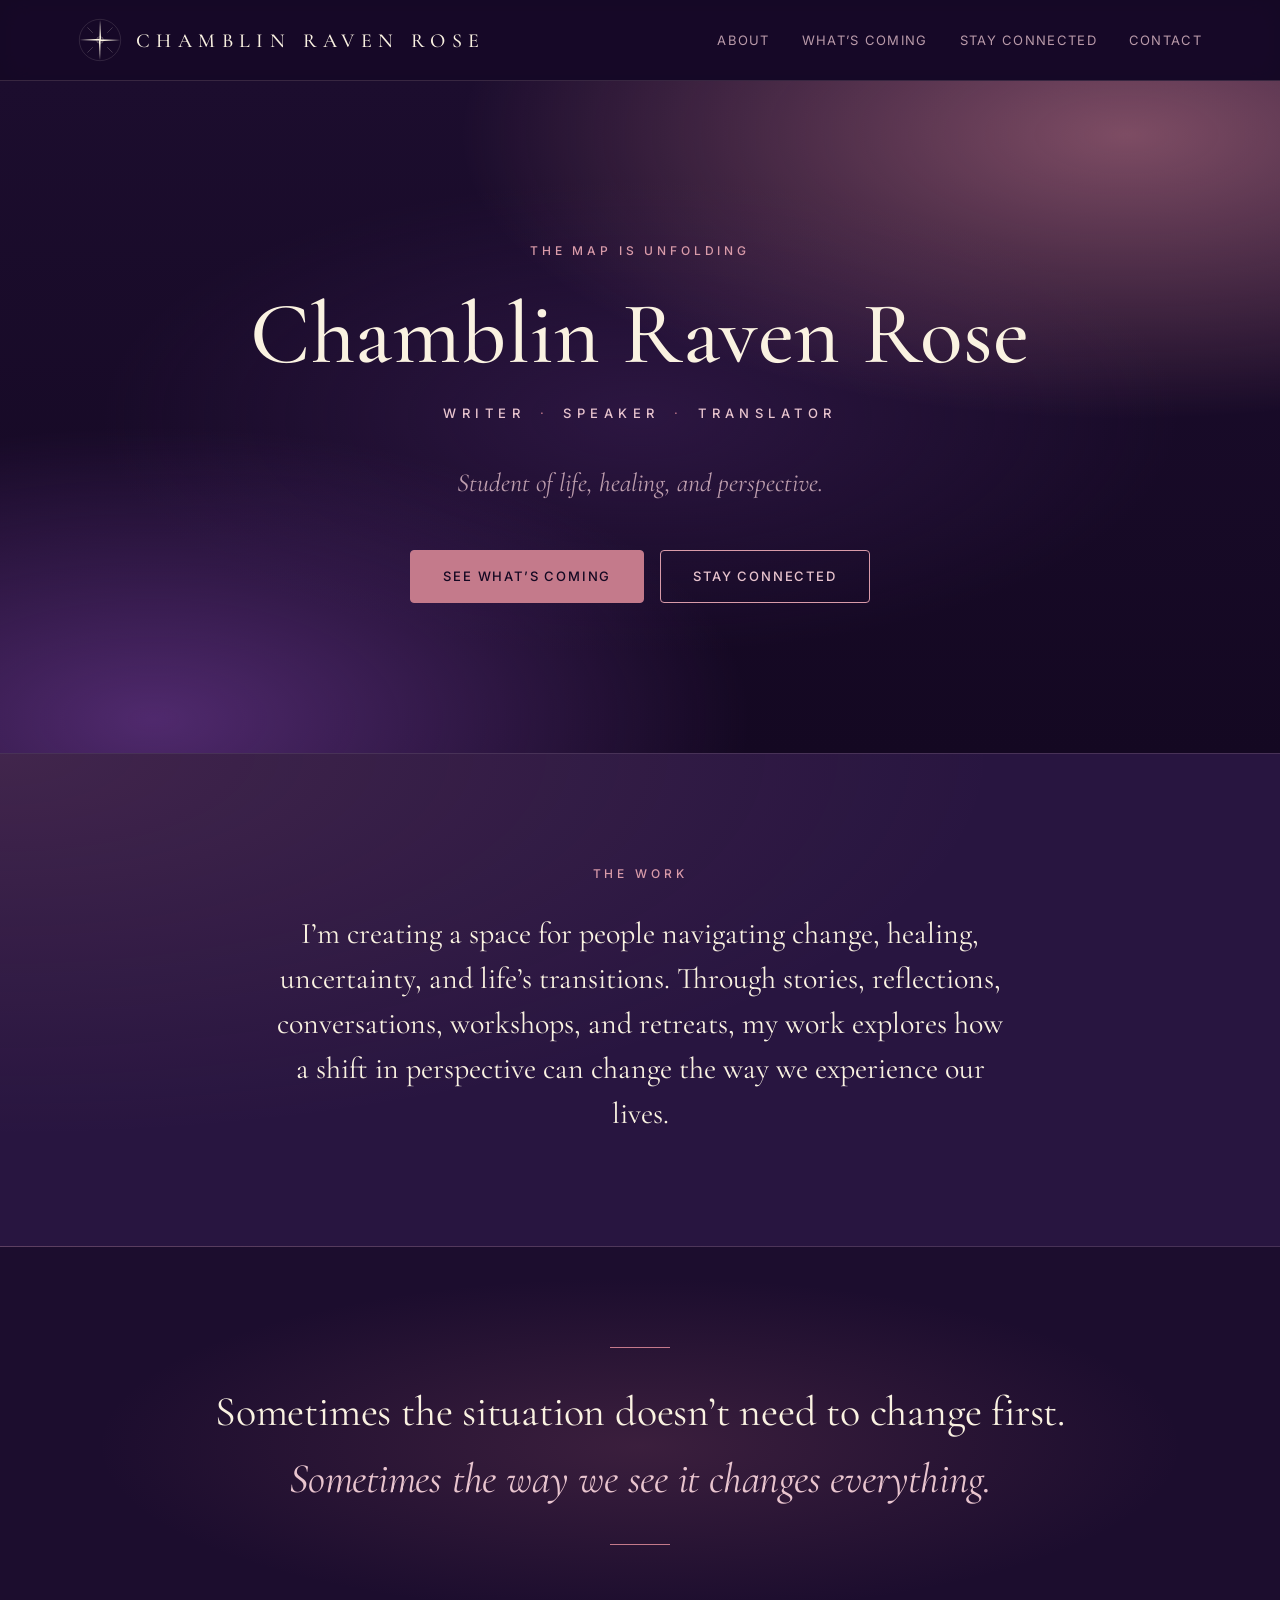
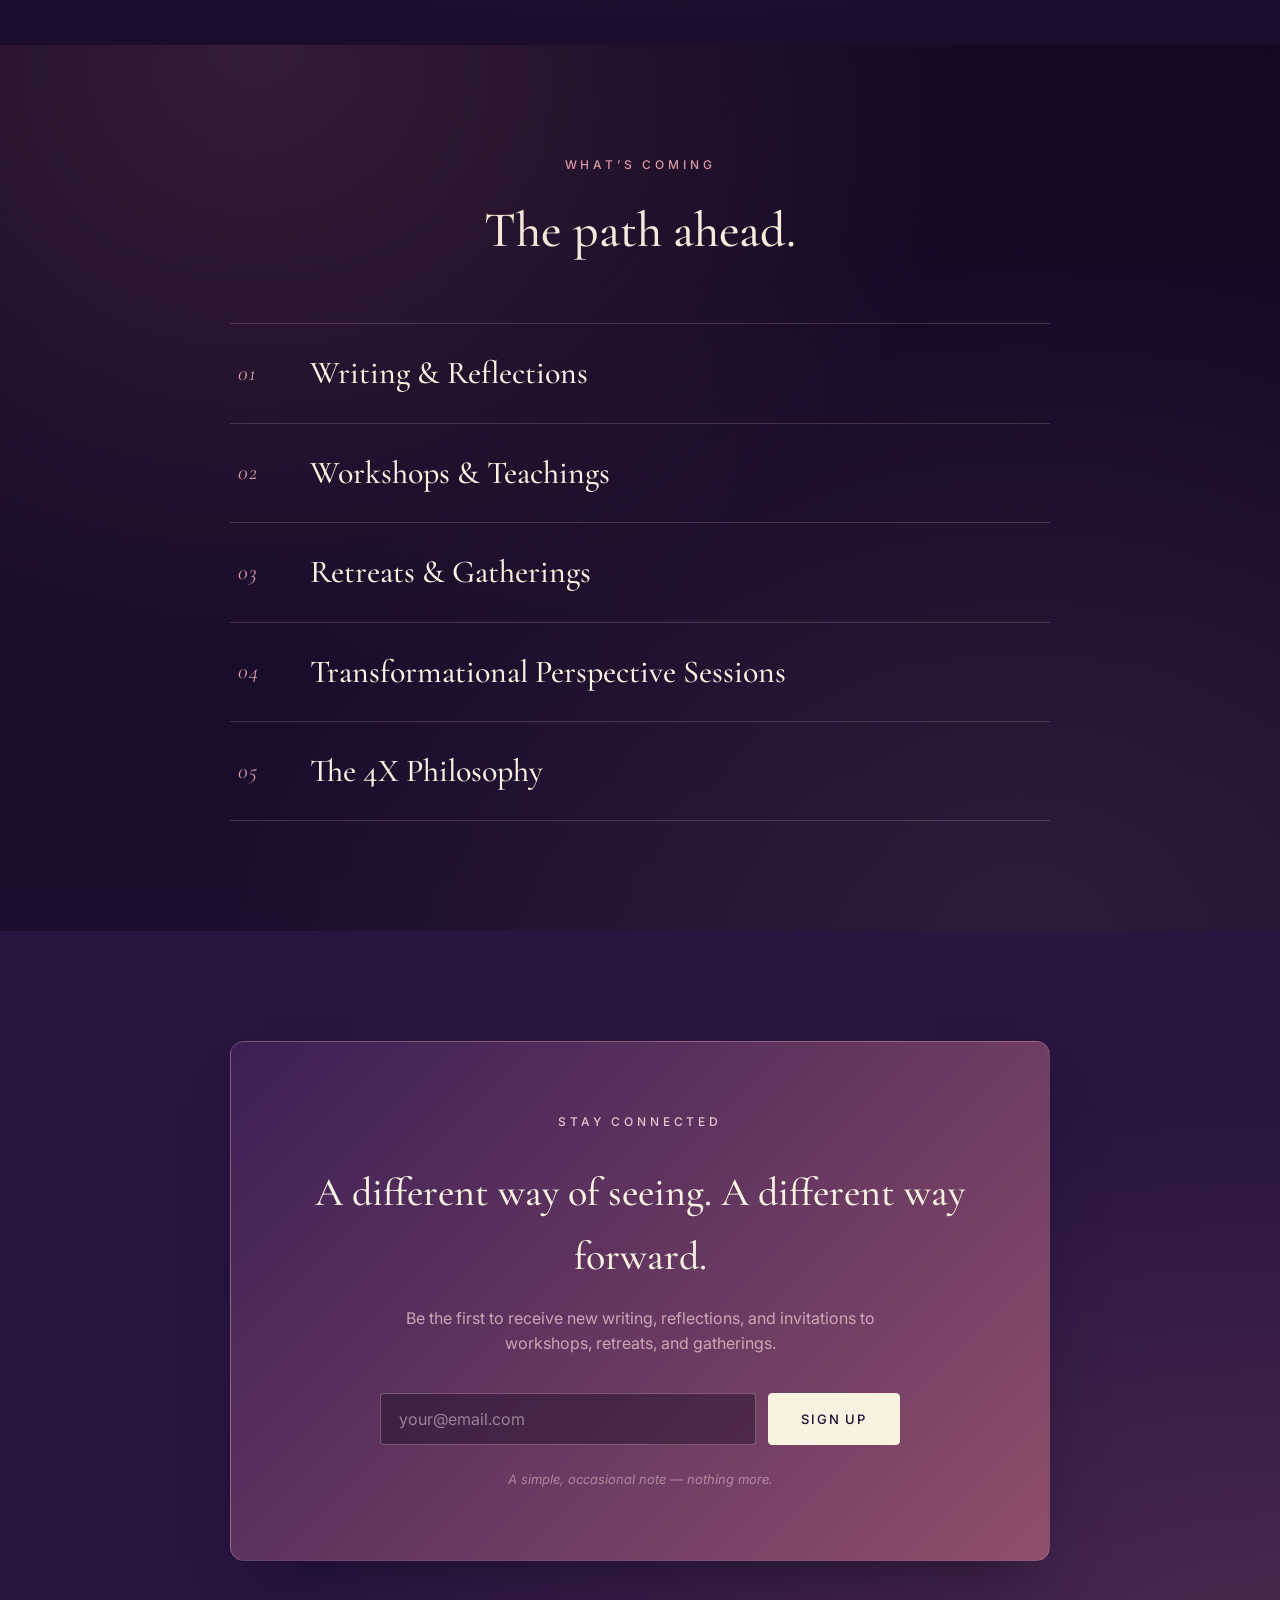
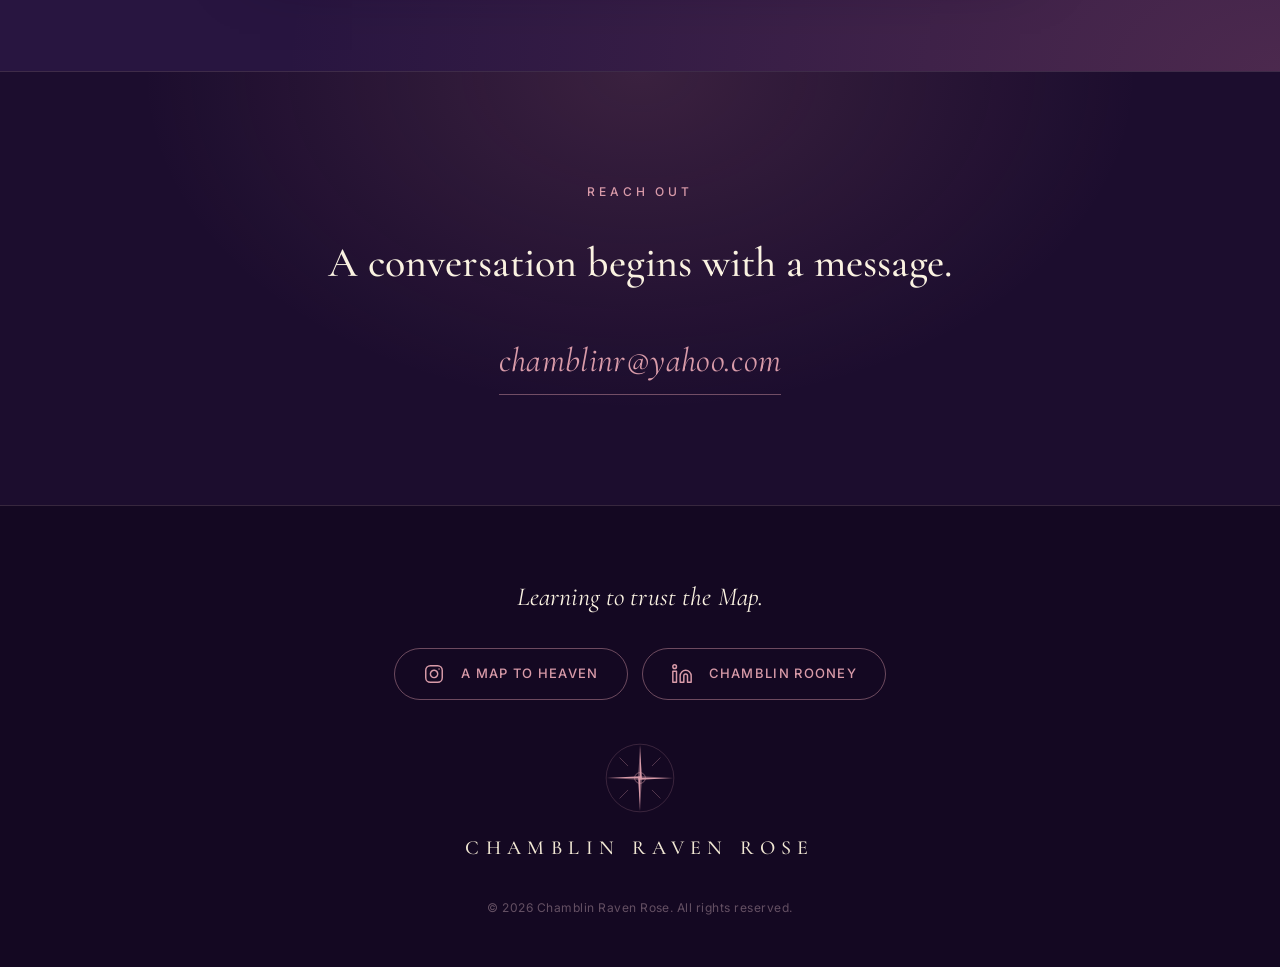
==== index.html @ e86a362f "Initial commit: Chamblin Raven Rose placeholder site Static placeholder for the Chamblin Raven Rose " ====
<!DOCTYPE html>
<html lang="en">
<head>
  <meta charset="UTF-8" />
  <meta name="viewport" content="width=device-width, initial-scale=1.0" />
  <title>Chamblin Raven Rose &mdash; The Map Is Unfolding</title>
  <meta name="description" content="Chamblin Raven Rose — writer, speaker, translator. A space for people navigating change, healing, uncertainty, and life's transitions." />
  <link rel="preconnect" href="https://fonts.googleapis.com" />
  <link rel="preconnect" href="https://fonts.gstatic.com" crossorigin />
  <link href="https://fonts.googleapis.com/css2?family=Cormorant+Garamond:ital,wght@0,400;0,500;0,600;1,400;1,500&family=Allura&family=Inter:wght@300;400;500;600&display=swap" rel="stylesheet" />
  <link rel="stylesheet" href="styles.css" />
</head>
<body>
  <header class="site-header">
    <div class="container header-inner">
      <a class="brand" href="#top" aria-label="Chamblin Raven Rose &mdash; Home">
        <svg class="brand-svg" viewBox="0 0 100 100" xmlns="http://www.w3.org/2000/svg" aria-hidden="true">
          <circle cx="50" cy="50" r="47" fill="none" stroke="currentColor" stroke-width="0.6" opacity="0.45"/>
          <circle cx="50" cy="50" r="7.5" fill="none" stroke="currentColor" stroke-width="0.7"/>
          <g fill="currentColor">
            <path d="M50 4 L52.6 50 L50 50 Z"/>
            <path d="M50 4 L47.4 50 L50 50 Z" opacity="0.55"/>
            <path d="M50 96 L52.6 50 L50 50 Z" opacity="0.55"/>
            <path d="M50 96 L47.4 50 L50 50 Z"/>
            <path d="M96 50 L50 52.6 L50 50 Z"/>
            <path d="M96 50 L50 47.4 L50 50 Z" opacity="0.55"/>
            <path d="M4 50 L50 52.6 L50 50 Z" opacity="0.55"/>
            <path d="M4 50 L50 47.4 L50 50 Z"/>
          </g>
          <g stroke="currentColor" stroke-width="0.8" stroke-linecap="round" opacity="0.55">
            <line x1="22" y1="22" x2="33" y2="33"/>
            <line x1="67" y1="33" x2="78" y2="22"/>
            <line x1="78" y1="78" x2="67" y2="67"/>
            <line x1="33" y1="67" x2="22" y2="78"/>
          </g>
          <circle cx="50" cy="50" r="1.6" fill="currentColor"/>
        </svg>
        <span class="brand-word">Chamblin Raven Rose</span>
      </a>
      <button class="nav-toggle" id="nav-toggle" aria-expanded="false" aria-controls="primary-nav" aria-label="Open menu" type="button">
        <span></span><span></span><span></span>
      </button>
      <nav class="site-nav" id="primary-nav" aria-label="Primary">
        <a href="#about">About</a>
        <a href="#coming">What&rsquo;s Coming</a>
        <a href="#signup">Stay Connected</a>
        <a href="#contact">Contact</a>
      </nav>
    </div>
  </header>

  <main id="top">
    <!-- HERO -->
    <section class="hero">
      <div class="container hero-inner">
        <p class="eyebrow">The Map Is Unfolding</p>
        <h1 class="hero-title">Chamblin Raven&nbsp;Rose</h1>
        <p class="hero-roles">Writer <span class="dot">&middot;</span> Speaker <span class="dot">&middot;</span> Translator</p>
        <p class="hero-bio">Student of life, healing, and perspective.</p>
        <div class="hero-actions">
          <a class="btn btn-primary" href="#coming">See what&rsquo;s coming</a>
          <a class="btn btn-ghost" href="#signup">Stay connected</a>
        </div>
      </div>
    </section>

    <!-- ABOUT / MISSION -->
    <section id="about" class="section section-about">
      <div class="container about-inner">
        <p class="eyebrow">The Work</p>
        <p class="about-body">
          I&rsquo;m creating a space for people navigating change, healing, uncertainty,
          and life&rsquo;s transitions. Through stories, reflections, conversations,
          workshops, and retreats, my work explores how a shift in perspective can
          change the way we experience our lives.
        </p>
      </div>
    </section>

    <!-- PULL QUOTE -->
    <section class="section section-quote">
      <div class="container">
        <figure class="quote-block">
          <blockquote>
            Sometimes the situation doesn&rsquo;t need to change first.
            <em>Sometimes the way we see it changes everything.</em>
          </blockquote>
        </figure>
      </div>
    </section>

    <!-- WHAT'S COMING -->
    <section id="coming" class="section section-coming">
      <div class="container">
        <div class="section-head centered">
          <p class="eyebrow">What&rsquo;s Coming</p>
          <h2 class="section-title">The path ahead.</h2>
        </div>

        <ul class="coming-list">
          <li class="coming-item">
            <span class="coming-num">01</span>
            <div>
              <h3>Writing &amp; Reflections</h3>
            </div>
          </li>
          <li class="coming-item">
            <span class="coming-num">02</span>
            <div>
              <h3>Workshops &amp; Teachings</h3>
            </div>
          </li>
          <li class="coming-item">
            <span class="coming-num">03</span>
            <div>
              <h3>Retreats &amp; Gatherings</h3>
            </div>
          </li>
          <li class="coming-item">
            <span class="coming-num">04</span>
            <div>
              <h3>Transformational Perspective Sessions</h3>
            </div>
          </li>
          <li class="coming-item">
            <span class="coming-num">05</span>
            <div>
              <h3>The 4X Philosophy</h3>
            </div>
          </li>
        </ul>
      </div>
    </section>

    <!-- EMAIL SIGNUP -->
    <section id="signup" class="section section-signup">
      <div class="container">
        <div class="signup-card">
          <p class="eyebrow light">Stay Connected</p>
          <h2 class="signup-title">A different way of seeing. A different way forward.</h2>
          <p class="signup-sub">
            Be the first to receive new writing, reflections, and invitations to
            workshops, retreats, and gatherings.
          </p>

          <form class="signup-form" id="signup-form" novalidate>
            <label class="visually-hidden" for="email">Email address</label>
            <input
              type="email"
              id="email"
              name="email"
              placeholder="your@email.com"
              autocomplete="email"
              required
            />
            <button type="submit" class="btn btn-primary">Sign Up</button>
          </form>
          <p class="signup-note" id="signup-note">A simple, occasional note &mdash; nothing more.</p>
        </div>
      </div>
    </section>

    <!-- CONTACT -->
    <section id="contact" class="section section-contact">
      <div class="container">
        <div class="contact-inner">
          <p class="eyebrow">Reach Out</p>
          <h2 class="contact-title">A conversation begins with a message.</h2>
          <a class="email-link" href="mailto:chamblinr@yahoo.com">chamblinr@yahoo.com</a>
        </div>
      </div>
    </section>
  </main>

  <footer class="site-footer">
    <div class="container footer-inner">
      <p class="footer-tagline">Learning to trust the Map.</p>

      <div class="footer-social">
        <a href="https://www.instagram.com/amaptoheaven" target="_blank" rel="noopener noreferrer" aria-label="Follow on Instagram &mdash; A Map to Heaven" class="social-link" id="insta-link">
          <svg width="22" height="22" viewBox="0 0 24 24" fill="none" stroke="currentColor" stroke-width="1.6" stroke-linecap="round" stroke-linejoin="round" aria-hidden="true">
            <rect x="3" y="3" width="18" height="18" rx="5" ry="5"></rect>
            <path d="M16 11.37A4 4 0 1 1 12.63 8 4 4 0 0 1 16 11.37z"></path>
            <line x1="17.5" y1="6.5" x2="17.51" y2="6.5"></line>
          </svg>
          <span class="social-handle">A Map to Heaven</span>
        </a>
        <a href="https://www.linkedin.com/in/chamblin-rooney/" target="_blank" rel="noopener noreferrer" aria-label="Connect on LinkedIn &mdash; Chamblin Rooney" class="social-link" id="linkedin-link">
          <svg width="22" height="22" viewBox="0 0 24 24" fill="none" stroke="currentColor" stroke-width="1.6" stroke-linecap="round" stroke-linejoin="round" aria-hidden="true">
            <path d="M16 8a6 6 0 0 1 6 6v7h-4v-7a2 2 0 0 0-4 0v7h-4v-7a6 6 0 0 1 6-6z"></path>
            <rect x="2" y="9" width="4" height="12"></rect>
            <circle cx="4" cy="4" r="2"></circle>
          </svg>
          <span class="social-handle">Chamblin Rooney</span>
        </a>
      </div>

      <div class="footer-brand">
        <svg class="footer-brand-svg" viewBox="0 0 100 100" xmlns="http://www.w3.org/2000/svg" aria-hidden="true">
          <circle cx="50" cy="50" r="47" fill="none" stroke="currentColor" stroke-width="0.6" opacity="0.45"/>
          <circle cx="50" cy="50" r="7.5" fill="none" stroke="currentColor" stroke-width="0.7"/>
          <g fill="currentColor">
            <path d="M50 4 L52.6 50 L50 50 Z"/>
            <path d="M50 4 L47.4 50 L50 50 Z" opacity="0.55"/>
            <path d="M50 96 L52.6 50 L50 50 Z" opacity="0.55"/>
            <path d="M50 96 L47.4 50 L50 50 Z"/>
            <path d="M96 50 L50 52.6 L50 50 Z"/>
            <path d="M96 50 L50 47.4 L50 50 Z" opacity="0.55"/>
            <path d="M4 50 L50 52.6 L50 50 Z" opacity="0.55"/>
            <path d="M4 50 L50 47.4 L50 50 Z"/>
          </g>
          <g stroke="currentColor" stroke-width="0.8" stroke-linecap="round" opacity="0.55">
            <line x1="22" y1="22" x2="33" y2="33"/>
            <line x1="67" y1="33" x2="78" y2="22"/>
            <line x1="78" y1="78" x2="67" y2="67"/>
            <line x1="33" y1="67" x2="22" y2="78"/>
          </g>
          <circle cx="50" cy="50" r="1.6" fill="currentColor"/>
        </svg>
        <span class="footer-wordmark">Chamblin Raven Rose</span>
      </div>

      <p class="footer-copy">&copy; <span id="year"></span> Chamblin Raven Rose. All rights reserved.</p>
    </div>
  </footer>

  <script>
    document.getElementById('year').textContent = new Date().getFullYear();

    // Simple placeholder behavior for the signup form
    document.getElementById('signup-form').addEventListener('submit', function (e) {
      e.preventDefault();
      var note = document.getElementById('signup-note');
      var input = document.getElementById('email');
      if (input.value && input.checkValidity()) {
        note.textContent = 'Thank you. You’ll hear from me along the way.';
        note.classList.add('confirmed');
        input.value = '';
      } else {
        note.textContent = 'Please enter a valid email address.';
      }
    });

    // Mobile nav toggle
    (function () {
      var toggle = document.getElementById('nav-toggle');
      var nav = document.getElementById('primary-nav');
      if (!toggle || !nav) return;

      function setOpen(open) {
        nav.classList.toggle('is-open', open);
        toggle.classList.toggle('is-open', open);
        toggle.setAttribute('aria-expanded', open ? 'true' : 'false');
        toggle.setAttribute('aria-label', open ? 'Close menu' : 'Open menu');
      }

      toggle.addEventListener('click', function () {
        setOpen(!nav.classList.contains('is-open'));
      });

      // Close when a nav link is tapped
      nav.querySelectorAll('a').forEach(function (link) {
        link.addEventListener('click', function () { setOpen(false); });
      });

      // Close when tapping outside the open drawer
      document.addEventListener('click', function (e) {
        if (!nav.classList.contains('is-open')) return;
        if (nav.contains(e.target) || toggle.contains(e.target)) return;
        setOpen(false);
      });

      // Close on Escape
      document.addEventListener('keydown', function (e) {
        if (e.key === 'Escape' && nav.classList.contains('is-open')) setOpen(false);
      });
    })();
  </script>
</body>
</html>
---- styles.css ----
/* ============================================================
   Chamblin Raven Rose — Placeholder Site
   "The Map Is Unfolding"
   Palette: deep purple dominant, rose accents, cream for contrast
   Type: Cormorant Garamond (display) + Inter (UI)
   ============================================================ */

:root {
  /* Deep purple */
  --purple-950: #140822;
  --purple-900: #1c0d2e;
  --purple-800: #281540;
  --purple-700: #3c1f55;
  --purple-600: #5a2f7a;

  /* Rose accents */
  --rose-600: #a85d72;
  --rose-500: #c47a8b;
  --rose-400: #d99ba9;
  --rose-300: #e8c4ce;
  --rose-200: #f3dfe6;

  /* Cream (used sparingly for text + small accents) */
  --cream-100: #f2e8d4;
  --cream-50:  #faf2e1;

  --ink-rose-soft: rgba(232, 196, 206, 0.78);
  --ink-rose-soft-2: rgba(232, 196, 206, 0.55);

  --line-dark: rgba(232, 196, 206, 0.16);

  --font-display: "Cormorant Garamond", "Times New Roman", serif;
  --font-ui: "Inter", -apple-system, BlinkMacSystemFont, "Segoe UI", sans-serif;

  --container: 1180px;
  --radius: 4px;
  --radius-lg: 14px;
}

* { box-sizing: border-box; }

html { scroll-behavior: smooth; }

body {
  margin: 0;
  font-family: var(--font-ui);
  font-weight: 400;
  font-size: 17px;
  line-height: 1.6;
  color: var(--cream-50);
  background: var(--purple-900);
  -webkit-font-smoothing: antialiased;
  -moz-osx-font-smoothing: grayscale;
}

.container {
  width: 100%;
  max-width: var(--container);
  margin: 0 auto;
  padding: 0 28px;
}

.visually-hidden {
  position: absolute !important;
  width: 1px; height: 1px;
  padding: 0; margin: -1px;
  overflow: hidden;
  clip: rect(0, 0, 0, 0);
  white-space: nowrap;
  border: 0;
}

/* ---------- Header ---------- */
.site-header {
  position: sticky;
  top: 0;
  z-index: 50;
  background: rgba(20, 8, 34, 0.78);
  backdrop-filter: saturate(160%) blur(14px);
  -webkit-backdrop-filter: saturate(160%) blur(14px);
  border-bottom: 1px solid var(--line-dark);
}

.header-inner {
  display: flex;
  align-items: center;
  justify-content: space-between;
  padding: 18px 28px;
}

.brand {
  display: flex;
  align-items: center;
  gap: 14px;
  text-decoration: none;
  color: var(--cream-50);
}

.brand-svg {
  display: block;
  width: 44px;
  height: 44px;
  color: var(--cream-50);
  transition: color 0.3s ease, transform 0.4s ease;
}

.brand:hover .brand-svg {
  color: var(--rose-400);
  transform: rotate(45deg);
}

.brand-word {
  font-family: var(--font-display);
  font-size: 20px;
  letter-spacing: 0.32em;
  text-transform: uppercase;
  font-weight: 500;
  line-height: 1;
  padding-top: 2px;
}

.site-nav {
  display: flex;
  gap: 32px;
}

.site-nav a {
  text-decoration: none;
  color: var(--ink-rose-soft);
  font-size: 13px;
  letter-spacing: 0.1em;
  text-transform: uppercase;
  transition: color 0.2s ease;
}

.site-nav a:hover {
  color: var(--rose-400);
}

/* Hamburger toggle — hidden on desktop, shown on mobile */
.nav-toggle {
  display: none;
  width: 44px;
  height: 44px;
  background: transparent;
  border: 1px solid rgba(217, 155, 169, 0.35);
  border-radius: var(--radius);
  cursor: pointer;
  padding: 0;
  flex-direction: column;
  align-items: center;
  justify-content: center;
  gap: 5px;
  transition: border-color 0.2s ease, background 0.2s ease;
  -webkit-tap-highlight-color: transparent;
}

.nav-toggle:hover,
.nav-toggle:focus-visible {
  border-color: var(--rose-400);
  outline: none;
}

.nav-toggle span {
  display: block;
  width: 20px;
  height: 1.5px;
  background: var(--rose-300);
  transition: transform 0.3s ease, opacity 0.2s ease;
  transform-origin: center;
}

.nav-toggle.is-open span:nth-child(1) {
  transform: translateY(6.5px) rotate(45deg);
}

.nav-toggle.is-open span:nth-child(2) {
  opacity: 0;
}

.nav-toggle.is-open span:nth-child(3) {
  transform: translateY(-6.5px) rotate(-45deg);
}

/* ---------- Hero ---------- */
.hero {
  position: relative;
  padding: 160px 0 150px;
  background:
    radial-gradient(ellipse 80% 65% at 88% 8%, rgba(196, 122, 139, 0.58), transparent 65%),
    radial-gradient(ellipse 75% 70% at 12% 95%, rgba(90, 47, 122, 0.85), transparent 62%),
    radial-gradient(ellipse 60% 50% at 50% 50%, rgba(60, 31, 85, 0.55), transparent 70%),
    linear-gradient(180deg, var(--purple-900) 0%, var(--purple-950) 100%);
  overflow: hidden;
  text-align: center;
  color: var(--cream-50);
}

.hero-inner {
  position: relative;
  max-width: 880px;
  margin: 0 auto;
}

.eyebrow {
  font-family: var(--font-ui);
  font-size: 12px;
  font-weight: 500;
  letter-spacing: 0.32em;
  text-transform: uppercase;
  color: var(--rose-400);
  margin: 0 0 28px;
}

.eyebrow.light { color: var(--rose-300); }

.hero-title {
  font-family: var(--font-display);
  font-weight: 500;
  font-size: clamp(48px, 7vw, 88px);
  line-height: 1.05;
  letter-spacing: 0.005em;
  color: var(--cream-50);
  margin: 0 0 22px;
}

.hero-roles {
  font-family: var(--font-ui);
  font-size: 13px;
  font-weight: 500;
  letter-spacing: 0.42em;
  text-transform: uppercase;
  color: var(--rose-300);
  margin: 0 0 40px;
}

.hero-roles .dot {
  color: var(--rose-500);
  margin: 0 6px;
  font-weight: 400;
}

.hero-bio {
  font-family: var(--font-display);
  font-style: italic;
  font-size: clamp(20px, 2.2vw, 26px);
  color: var(--ink-rose-soft);
  margin: 0 auto 48px;
  max-width: 640px;
  line-height: 1.5;
}

.hero-actions {
  display: flex;
  gap: 16px;
  flex-wrap: wrap;
  justify-content: center;
}

.btn {
  display: inline-block;
  padding: 15px 32px;
  border-radius: var(--radius);
  font-family: var(--font-ui);
  font-size: 13px;
  font-weight: 500;
  letter-spacing: 0.14em;
  text-transform: uppercase;
  text-decoration: none;
  transition: all 0.25s ease;
  cursor: pointer;
  border: 1px solid transparent;
}

.btn-primary {
  background: var(--rose-500);
  color: var(--purple-950);
  border-color: var(--rose-500);
}

.btn-primary:hover {
  background: var(--rose-400);
  border-color: var(--rose-400);
  transform: translateY(-1px);
}

.btn-ghost {
  background: transparent;
  color: var(--rose-300);
  border-color: var(--rose-400);
}

.btn-ghost:hover {
  background: var(--rose-400);
  color: var(--purple-950);
  border-color: var(--rose-400);
}

/* ---------- Section base ---------- */
.section {
  padding: 110px 0;
}

.section-title {
  font-family: var(--font-display);
  font-weight: 500;
  font-size: clamp(32px, 4vw, 50px);
  line-height: 1.15;
  letter-spacing: -0.005em;
  color: var(--cream-50);
  margin: 0;
}

.section-head {
  margin-bottom: 64px;
  max-width: 820px;
}

.section-head.centered {
  margin-left: auto;
  margin-right: auto;
  text-align: center;
}

/* ---------- About ---------- */
.section-about {
  background:
    radial-gradient(ellipse at top left, rgba(196, 122, 139, 0.16), transparent 55%),
    var(--purple-800);
  border-top: 1px solid var(--line-dark);
  border-bottom: 1px solid var(--line-dark);
  position: relative;
}

.about-inner {
  max-width: 800px;
  margin: 0 auto;
  text-align: center;
  position: relative;
}

.about-body {
  font-family: var(--font-display);
  font-weight: 400;
  font-size: clamp(22px, 2.4vw, 30px);
  line-height: 1.5;
  color: var(--cream-50);
  margin: 0;
}

/* ---------- Pull Quote ---------- */
.section-quote {
  background:
    radial-gradient(ellipse at center, rgba(168, 93, 114, 0.22), transparent 60%),
    var(--purple-900);
  padding: 100px 0;
  position: relative;
}

.quote-block {
  margin: 0 auto;
  max-width: 880px;
  text-align: center;
  position: relative;
}

.quote-block::before,
.quote-block::after {
  content: "";
  display: block;
  width: 60px;
  height: 1px;
  background: var(--rose-500);
  margin: 0 auto 36px;
}

.quote-block::after {
  margin: 36px auto 0;
}

.quote-block blockquote {
  font-family: var(--font-display);
  font-weight: 400;
  font-size: clamp(26px, 3.4vw, 42px);
  line-height: 1.35;
  color: var(--cream-50);
  margin: 0;
  letter-spacing: -0.005em;
}

.quote-block em {
  display: block;
  font-style: italic;
  color: var(--rose-300);
  margin-top: 10px;
}

/* ---------- What's Coming ---------- */
.section-coming {
  background: linear-gradient(180deg, var(--purple-950) 0%, var(--purple-900) 100%);
  color: var(--cream-100);
  position: relative;
}

.section-coming::before {
  content: "";
  position: absolute;
  inset: 0;
  background:
    radial-gradient(ellipse at 20% 0%, rgba(196, 122, 139, 0.18), transparent 50%),
    radial-gradient(ellipse at 80% 100%, rgba(217, 155, 169, 0.10), transparent 55%);
  pointer-events: none;
}

.section-coming .section-title {
  color: var(--cream-50);
}

.section-coming .eyebrow {
  color: var(--rose-400);
}

.coming-list {
  list-style: none;
  margin: 0 auto;
  padding: 0;
  max-width: 820px;
  position: relative;
}

.coming-item {
  display: flex;
  align-items: center;
  gap: 36px;
  padding: 30px 8px;
  border-top: 1px solid rgba(232, 196, 206, 0.20);
  transition: padding-left 0.3s ease, background 0.3s ease;
}

.coming-item:last-child {
  border-bottom: 1px solid rgba(232, 196, 206, 0.20);
}

.coming-item:hover {
  padding-left: 22px;
  background: rgba(232, 196, 206, 0.06);
}

.coming-num {
  font-family: var(--font-display);
  font-style: italic;
  font-size: 22px;
  color: var(--rose-400);
  letter-spacing: 0.06em;
  min-width: 36px;
}

.coming-item h3 {
  font-family: var(--font-display);
  font-weight: 500;
  font-size: clamp(24px, 2.6vw, 32px);
  color: var(--cream-50);
  margin: 0;
  line-height: 1.2;
}

/* ---------- Signup ---------- */
.section-signup {
  background:
    radial-gradient(ellipse at bottom right, rgba(168, 93, 114, 0.28), transparent 55%),
    var(--purple-800);
  position: relative;
}

.signup-card {
  background: linear-gradient(135deg, var(--purple-700) 0%, var(--rose-600) 130%);
  border: 1px solid rgba(232, 196, 206, 0.22);
  border-radius: var(--radius-lg);
  padding: 70px 50px;
  max-width: 820px;
  margin: 0 auto;
  text-align: center;
  position: relative;
  overflow: hidden;
  box-shadow: 0 30px 60px -30px rgba(20, 8, 34, 0.7);
}


.signup-title {
  font-family: var(--font-display);
  font-weight: 500;
  font-size: clamp(28px, 3.4vw, 40px);
  color: var(--cream-50);
  margin: 0 0 18px;
  position: relative;
}

.signup-sub {
  font-size: 16px;
  color: var(--ink-rose-soft);
  max-width: 520px;
  margin: 0 auto 36px;
  position: relative;
}

.signup-form {
  display: flex;
  gap: 12px;
  max-width: 520px;
  margin: 0 auto;
  position: relative;
  flex-wrap: wrap;
  justify-content: center;
}

.signup-form input {
  flex: 1 1 280px;
  padding: 15px 18px;
  font-family: var(--font-ui);
  /* 16px minimum prevents iOS Safari from zooming on focus */
  font-size: 16px;
  color: var(--cream-50);
  background: rgba(20, 8, 34, 0.4);
  border: 1px solid rgba(232, 196, 206, 0.35);
  border-radius: var(--radius);
  outline: none;
  transition: border-color 0.2s ease, box-shadow 0.2s ease, background 0.2s ease;
}

.signup-form input::placeholder {
  color: rgba(243, 223, 230, 0.5);
}

.signup-form input:focus {
  border-color: var(--rose-400);
  background: rgba(20, 8, 34, 0.55);
  box-shadow: 0 0 0 3px rgba(217, 155, 169, 0.18);
}

.signup-form .btn-primary {
  background: var(--cream-50);
  color: var(--purple-900);
  border-color: var(--cream-50);
}

.signup-form .btn-primary:hover {
  background: var(--rose-300);
  border-color: var(--rose-300);
  color: var(--purple-950);
}

.signup-form .btn {
  flex: 0 0 auto;
}

.signup-note {
  margin: 24px 0 0;
  font-size: 13px;
  font-style: italic;
  color: var(--ink-rose-soft-2);
  position: relative;
  transition: color 0.3s ease;
}

.signup-note.confirmed {
  color: var(--rose-300);
  font-style: normal;
  font-weight: 500;
}

/* ---------- Contact ---------- */
.section-contact {
  background:
    radial-gradient(ellipse at top, rgba(196, 122, 139, 0.18), transparent 55%),
    var(--purple-900);
  border-top: 1px solid var(--line-dark);
  padding: 110px 0;
}

.contact-inner {
  text-align: center;
  max-width: 720px;
  margin: 0 auto;
}

.contact-title {
  font-family: var(--font-display);
  font-weight: 500;
  font-size: clamp(28px, 3.4vw, 42px);
  color: var(--cream-50);
  margin: 0 0 32px;
}

.email-link {
  display: inline-block;
  font-family: var(--font-display);
  font-style: italic;
  font-size: clamp(20px, 3vw, 34px);
  color: var(--rose-400);
  text-decoration: none;
  letter-spacing: 0.01em;
  padding: 6px 0;
  max-width: 100%;
  word-break: break-word;
  border-bottom: 1px solid rgba(217, 155, 169, 0.45);
  transition: color 0.25s ease, border-color 0.25s ease;
}

.email-link:hover {
  color: var(--rose-300);
  border-bottom-color: var(--rose-300);
}

/* ---------- Footer ---------- */
.site-footer {
  background: var(--purple-950);
  color: var(--ink-rose-soft-2);
  padding: 70px 0 50px;
  border-top: 1px solid var(--line-dark);
}

.footer-inner {
  display: flex;
  flex-direction: column;
  align-items: center;
  gap: 26px;
  text-align: center;
}

.footer-tagline {
  font-family: var(--font-display);
  font-style: italic;
  font-size: clamp(20px, 2.4vw, 26px);
  color: var(--cream-50);
  margin: 0;
  letter-spacing: 0.005em;
}

.footer-social {
  display: flex;
  flex-wrap: wrap;
  justify-content: center;
  gap: 14px;
  margin: 4px 0 6px;
}

.social-link {
  display: inline-flex;
  align-items: center;
  gap: 16px;
  padding: 14px 28px;
  border: 1px solid rgba(217, 155, 169, 0.45);
  border-radius: 999px;
  background: transparent;
  color: var(--rose-400);
  text-decoration: none;
  transition: background 0.3s ease, transform 0.25s ease, box-shadow 0.25s ease, border-color 0.3s ease;
}

.social-link svg {
  flex: 0 0 auto;
  color: var(--rose-400);
  transition: color 0.3s ease;
}

.social-handle {
  font-family: var(--font-ui);
  font-size: 13px;
  font-weight: 500;
  line-height: 1;
  letter-spacing: 0.1em;
  text-transform: uppercase;
  transition: color 0.3s ease;
}

.social-link:hover {
  background: rgba(217, 155, 169, 0.12);
  border-color: var(--rose-400);
  transform: translateY(-2px);
  box-shadow: 0 14px 30px -16px rgba(20, 8, 34, 0.55);
}

.social-link:hover svg,
.social-link:hover .social-handle {
  color: var(--rose-300);
}

.footer-brand {
  display: flex;
  flex-direction: column;
  align-items: center;
  justify-content: center;
  gap: 18px;
  margin-top: 10px;
}

.footer-brand-svg {
  display: block;
  width: 72px;
  height: 72px;
  color: var(--rose-400);
  transition: color 0.3s ease, transform 0.6s ease;
}

.footer-brand-svg:hover {
  color: var(--cream-50);
  transform: rotate(45deg);
}

.footer-wordmark {
  font-family: var(--font-display);
  font-size: 20px;
  letter-spacing: 0.32em;
  text-transform: uppercase;
  color: var(--cream-100);
  font-weight: 500;
}

.footer-copy {
  margin: 8px 0 0;
  font-size: 12px;
  color: rgba(232, 196, 206, 0.38);
  letter-spacing: 0.04em;
}

/* ============================================================
   Responsive
   Breakpoints:
     900px  - tighten desktop nav, hide brand wordmark
     720px  - switch to hamburger nav drawer
     540px  - phone tweaks: tighter spacing, stack buttons/form
     380px  - extra-small phones (iPhone SE etc.)
   ============================================================ */

/* ---- ≤900px: tighten nav, hide wordmark ---- */
@media (max-width: 900px) {
  .header-inner { padding: 14px 20px; }
  .brand-word { display: none; }
  .brand-svg { width: 38px; height: 38px; }
  .site-nav { gap: 22px; }
  .site-nav a { font-size: 12px; letter-spacing: 0.08em; }

  .hero { padding: 120px 0 100px; }
  .section { padding: 84px 0; }
  .section-head { margin-bottom: 48px; }

  .coming-item { gap: 22px; padding: 24px 4px; }

  .signup-card { padding: 56px 32px; }

  .footer-brand-svg { width: 60px; height: 60px; }
  .footer-wordmark { font-size: 16px; letter-spacing: 0.28em; }
}

/* ---- ≤720px: hamburger nav ---- */
@media (max-width: 720px) {
  .nav-toggle { display: flex; }

  .site-nav {
    display: none;
    position: absolute;
    top: 100%;
    left: 0;
    right: 0;
    flex-direction: column;
    gap: 0;
    padding: 6px 20px 20px;
    background: rgba(20, 8, 34, 0.97);
    backdrop-filter: saturate(160%) blur(14px);
    -webkit-backdrop-filter: saturate(160%) blur(14px);
    border-bottom: 1px solid var(--line-dark);
    box-shadow: 0 16px 32px -16px rgba(0, 0, 0, 0.6);
  }

  .site-nav.is-open { display: flex; }

  .site-nav a {
    padding: 16px 4px;
    font-size: 13px;
    letter-spacing: 0.14em;
    border-bottom: 1px solid rgba(232, 196, 206, 0.08);
  }

  .site-nav a:last-child { border-bottom: none; }
}

/* ---- ≤540px: phone-sized tweaks ---- */
@media (max-width: 540px) {
  .container { padding: 0 20px; }

  .hero { padding: 90px 0 80px; }
  .section { padding: 64px 0; }
  .section-quote { padding: 64px 0; }
  .section-contact { padding: 72px 0; }
  .section-head { margin-bottom: 40px; }

  .eyebrow { letter-spacing: 0.26em; margin: 0 0 22px; }
  .hero-roles { letter-spacing: 0.28em; font-size: 12px; margin: 0 0 32px; }
  .hero-bio { margin: 0 auto 36px; }

  .hero-actions { flex-direction: column; align-items: stretch; gap: 12px; }
  .btn { text-align: center; padding: 14px 24px; }

  .quote-block::before,
  .quote-block::after { width: 40px; margin: 0 auto 24px; }
  .quote-block::after { margin: 24px auto 0; }

  .coming-item { gap: 16px; padding: 22px 4px; }
  .coming-num { font-size: 18px; min-width: 28px; }

  .signup-card { padding: 44px 22px; border-radius: 10px; }
  .signup-sub { margin: 0 auto 28px; }
  .signup-form { flex-direction: column; }
  .signup-form input,
  .signup-form .btn { width: 100%; flex: 1 1 auto; }

  .site-footer { padding: 56px 0 40px; }
  .footer-inner { gap: 22px; }
  .footer-social { gap: 10px; }
  .social-link { padding: 12px 20px; gap: 12px; }
  .social-handle { font-size: 12px; letter-spacing: 0.08em; }

  .footer-brand { gap: 14px; }
  .footer-brand-svg { width: 52px; height: 52px; }
  .footer-wordmark { font-size: 14px; letter-spacing: 0.24em; }
}

/* ---- ≤380px: extra-small phones ---- */
@media (max-width: 380px) {
  .container { padding: 0 16px; }
  .header-inner { padding: 12px 16px; }

  .hero { padding: 78px 0 70px; }
  .section { padding: 56px 0; }

  .signup-card { padding: 36px 18px; }
  .signup-form input { padding: 13px 14px; }

  .social-link { padding: 11px 16px; }
}

/* ---- Touch-device hover override ----
   On devices without true hover (phones, tablets), :hover
   triggers on tap and sticks until tap elsewhere. We disable
   the lift/transform/glow effects so taps don't leave UI in
   a weird state. Color hover stays so links still respond. */
@media (hover: none) {
  .btn-primary:hover,
  .btn-ghost:hover,
  .social-link:hover {
    transform: none;
    box-shadow: none;
  }

  .social-link:hover {
    background: transparent;
    border-color: rgba(217, 155, 169, 0.45);
  }

  .coming-item:hover {
    padding-left: 8px;
    background: transparent;
  }

  .brand:hover .brand-svg,
  .footer-brand-svg:hover {
    transform: none;
  }

  .signup-form .btn-primary:hover {
    background: var(--cream-50);
    border-color: var(--cream-50);
    color: var(--purple-900);
  }
}
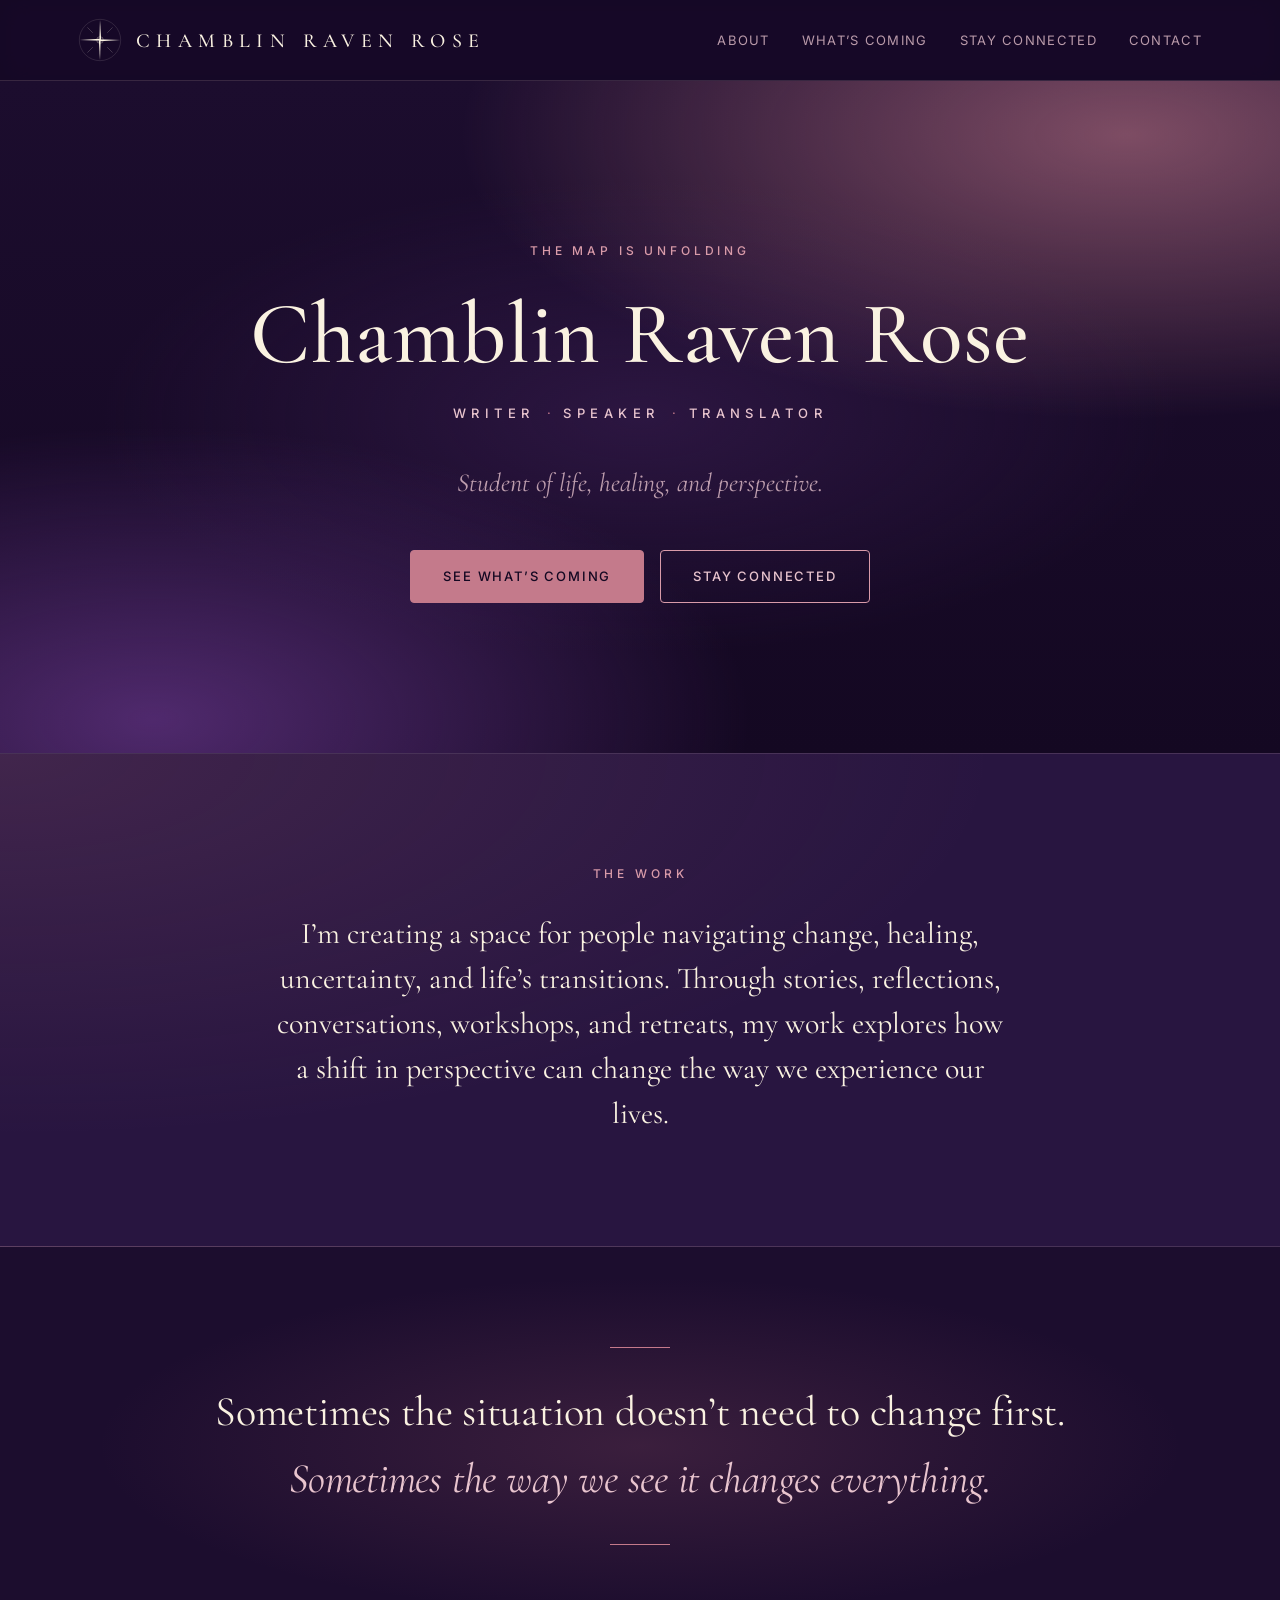
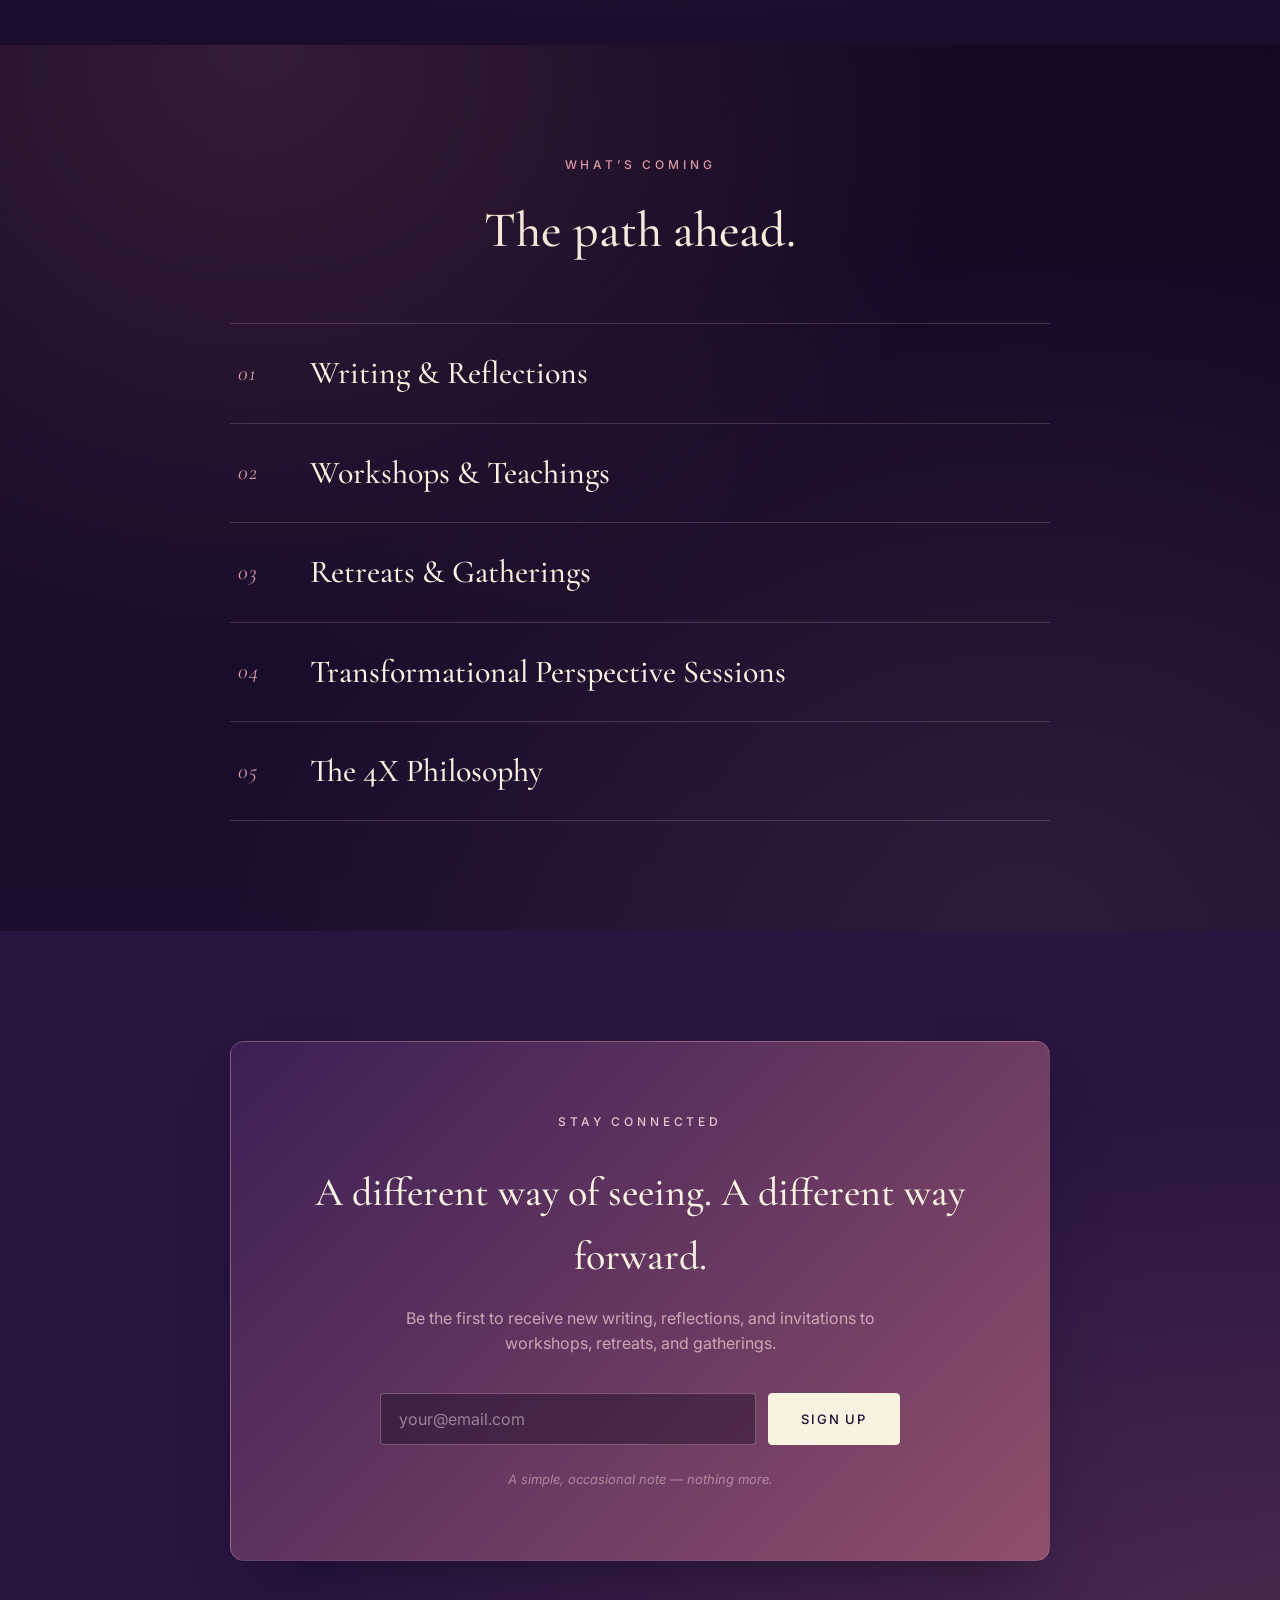
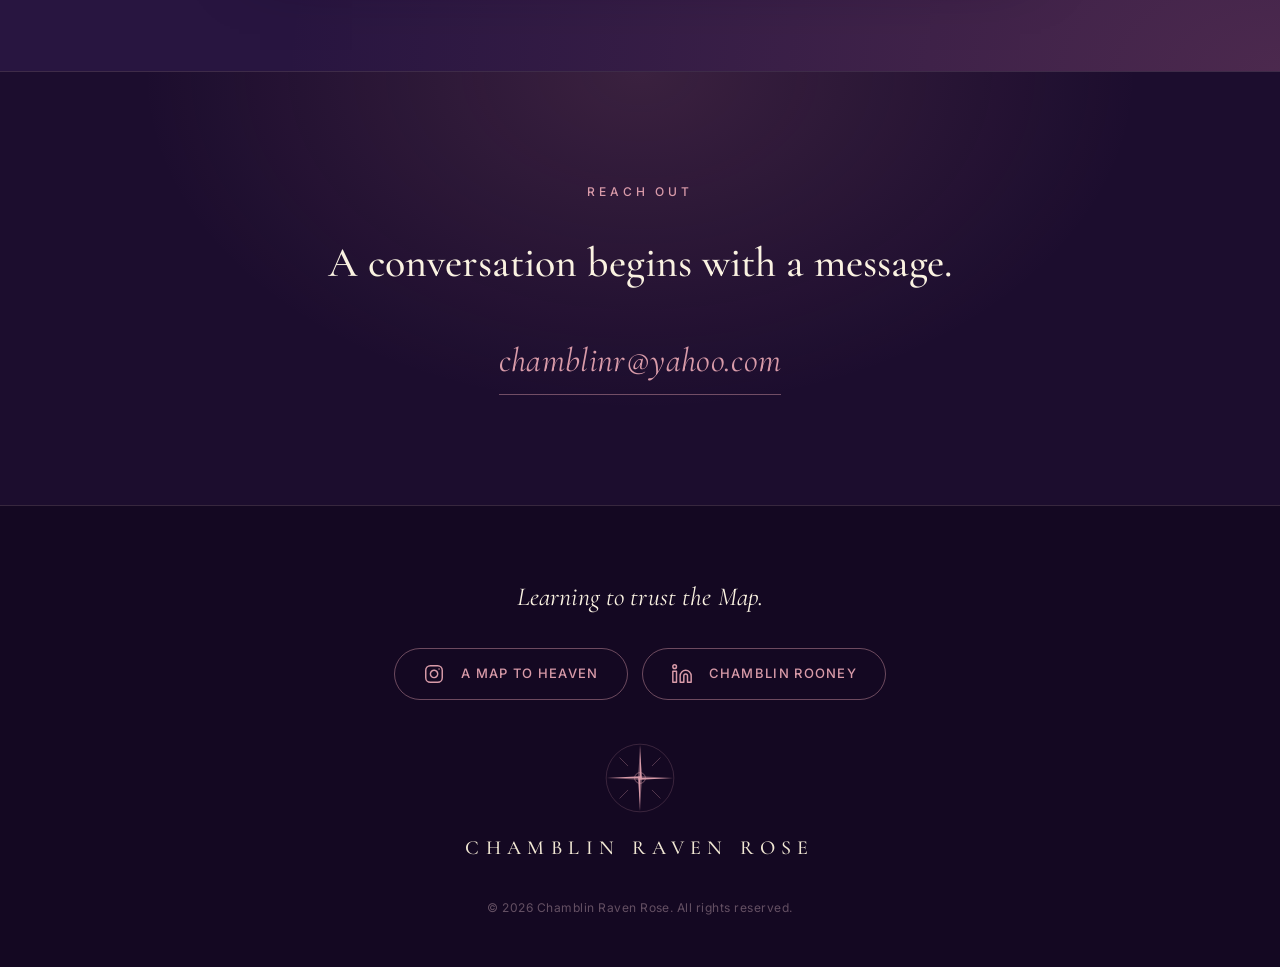
==== commit 6819565f: "Fix bullet spacing in hero roles on mobile The "Writer · Speaker · Translator" line had uneven, over" ====
--- a/index.html
+++ b/index.html
@@ -55,7 +55,7 @@
       <div class="container hero-inner">
         <p class="eyebrow">The Map Is Unfolding</p>
         <h1 class="hero-title">Chamblin Raven&nbsp;Rose</h1>
-        <p class="hero-roles">Writer <span class="dot">&middot;</span> Speaker <span class="dot">&middot;</span> Translator</p>
+        <p class="hero-roles">Writer&nbsp;<span class="dot">&middot;</span> Speaker&nbsp;<span class="dot">&middot;</span> Translator</p>
         <p class="hero-bio">Student of life, healing, and perspective.</p>
         <div class="hero-actions">
           <a class="btn btn-primary" href="#coming">See what&rsquo;s coming</a>
--- a/styles.css
+++ b/styles.css
@@ -236,8 +236,10 @@
 
 .hero-roles .dot {
   color: var(--rose-500);
-  margin: 0 6px;
+  margin: 0 4px;
   font-weight: 400;
+  letter-spacing: 0;
+  display: inline-block;
 }
 
 .hero-bio {
@@ -795,7 +797,8 @@
   .section-head { margin-bottom: 40px; }
 
   .eyebrow { letter-spacing: 0.26em; margin: 0 0 22px; }
-  .hero-roles { letter-spacing: 0.28em; font-size: 12px; margin: 0 0 32px; }
+  .hero-roles { letter-spacing: 0.24em; font-size: 12px; margin: 0 0 32px; }
+  .hero-roles .dot { margin: 0; }
   .hero-bio { margin: 0 auto 36px; }
 
   .hero-actions { flex-direction: column; align-items: stretch; gap: 12px; }
